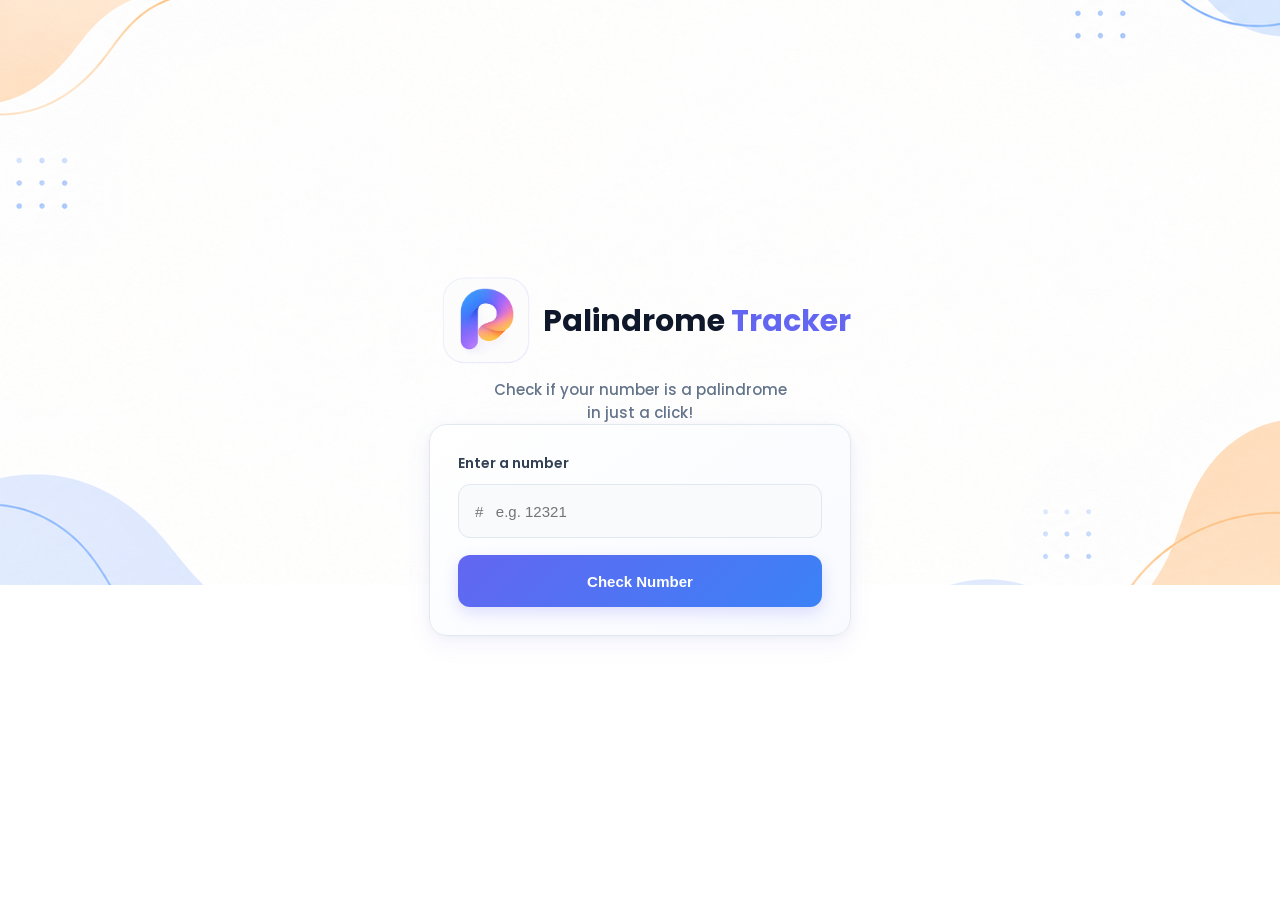
==== P-1/index.html @ 8534017a "Complete the half design" ====
<!DOCTYPE html>
<html lang="en">
<head>
    <meta charset="UTF-8">
    <meta name="viewport" content="width=device-width, initial-scale=1.0">
    <meta name="description" content="Palindrome Tracker is a simple and interactive tool that checks whether a number reads the same forward and backward.">
    <title>Palindrome Tracker | Check Numbers Instantly</title>
    <link rel="stylesheet" href="style.css">
    <link rel="icon" href="Assets/Palindrome-tracker icon.png">
    <link rel="preconnect" href="https://fonts.googleapis.com">
    <link rel="preconnect" href="https://fonts.gstatic.com" crossorigin>
    <link href="https://fonts.googleapis.com/css2?family=Poppins:wght@400;500;600;700&display=swap" rel="stylesheet">
</head>
<body>

    <main class="main-content">
        <section class="Content">
            <div class="Hero-content">
                <div class="title">
                    <img src="Assets/Palindrome-tracker icon.png" alt="Icon" class="icon">
                    <h1>Palindrome <span>Tracker</span></h1>
                </div>
                <div class="description">
                    Check if your number is a palindrome<br>in just a click!
                </div>
            </div>
            <div class="Tracker-input">
                <label for="number-input">Enter a number</label>
                <input type="text" id="number-input" placeholder="#   e.g. 12321">
                <button class="Check-btn">Check Number</button>
            </div>
            <aside class="loading-animation"></aside>
            <aside class="Successfull"></aside>
            <aside class="Unsuccessfull"></aside>
            <div class="tracker-description"></div>
        </section>
    </main>
    
</body>
</html>
---- P-1/style.css ----
body {
  padding: 0px;
  margin: 0px;
  box-sizing: border-box;
  font-family: "Poppins", sans-serif;
}

:root {
  --bg-primary: #ffffff;
  --bg-secondary: #f8fafc;
  --text-primary: #1f2937;
  --text-secondary: #64748b;
  --text-placeholder: #94a3b8;
  --primary: #6366f1;
  --primary-end: #3b82f6;
  --accent-purple: #8b5cf6;
  --gradient-primary: linear-gradient(135deg, #6366f1, #3b82f6);
  --success: #22c55e;
  --success-light: #86efac;
  --success-bg: #ecfdf5;
  --error: #f43f5e;
  --error-light: #fda4af;
  --error-bg: #fef2f2;
  --card-bg: #ffffff;
  --input-bg: #f8fafc;
  --input-border: #e2e8f0;
  --shape-blue: #e0e7ff;
  --shape-orange: #fde7c7;
  --border: #e2e8f0;
  --border-light: #f1f5f9;
  --shadow-sm: 0 2px 8px rgba(15, 23, 42, 0.05);
  --shadow-md: 0 8px 24px rgba(15, 23, 42, 0.08);
  --shadow-lg: 0 15px 40px rgba(15, 23, 42, 0.1);
  --focus-color: #6366f1;
  --focus-ring: rgba(99, 102, 241, 0.2);
    --icon-primary: #6366f1;
  --icon-success: #22c55e;
  --icon-error: #f43f5e;
}

.main-content {
  display: flex;
  flex-direction: column;
  justify-content: center;
  align-items: center;
  background: url(Assets/Palindrome-tracker\ bg.png);
  background-size: contain;    
  width: 100%;
  height: 100vh;
  background-repeat: no-repeat;
}

.title{
  display: flex;
  justify-content: center;
  align-items: center;

  .icon{
    width: 114px;
    height: 114px;
  }

  h1{
    font-size: 30px;
    font-weight: 700;
    color: #0F172A;

    span{
      color: #6366F1;
    }
  }
}

.description{
  text-align: center;
  font-size: 15px;
  font-weight: 500;
  color: #64748B;
}

.Tracker-input{
  display: flex;
  flex-direction:column; 
  row-gap: 10px; 
  background: linear-gradient(
        145deg,
        #FFFFFF 0%,
        #F8FAFF 100%
    );
    border: 1px solid #E2E8F0;
    border-radius: 18px;
    padding: 28px;
    box-shadow:
        0 8px 24px rgba(99, 102, 241, 0.08),
        0 2px 8px rgba(15, 23, 42, 0.04);

  label{
    font-size: 14px;
    font-weight: 600;
    color: #334155;
    cursor: pointer;
  }

  input{
    height: 52px;
    padding: 0 16px;
    font-size: 16px;
    font-weight: 500;
    color: #0F172A;
    background: #F8FAFC;
    border: 1px solid #E2E8F0;
    border-radius: 12px;
    outline: none;
    transition: all 0.25s ease;
  }

  input:placeholder-shown{
    color: #94A3B8;
    font-size: 15px;
    font-weight: 400;
  }

  input:focus{
    border-color: #6366F1;
    background: #FFFFFF;
    box-shadow: 0 0 0 4px rgba(99, 102, 241, 0.12);
    outline: none ;
    border: none;
  }

  .Check-btn{
    height: 52px;
    border: none;
    border-radius: 12px;
    font-size: 15px;
    font-weight: 600;
    color: #FFFFFF;
    margin-top: 7px;
    background: linear-gradient(
        135deg,
        #6366F1 0%,
        #3B82F6 100%
    );
    cursor: pointer;
    box-shadow: 0 6px 16px rgba(99, 102, 241, 0.20);
    transition: all 0.25s ease;
  }

  .Check-btn:hover{
    background: linear-gradient(
        135deg,
        #4F46E5 0%,
        #2563EB 100%
    );
    transform: translateY(-2px);
    box-shadow: 0 8px 20px rgba(99, 102, 241, 0.28);
  }
}
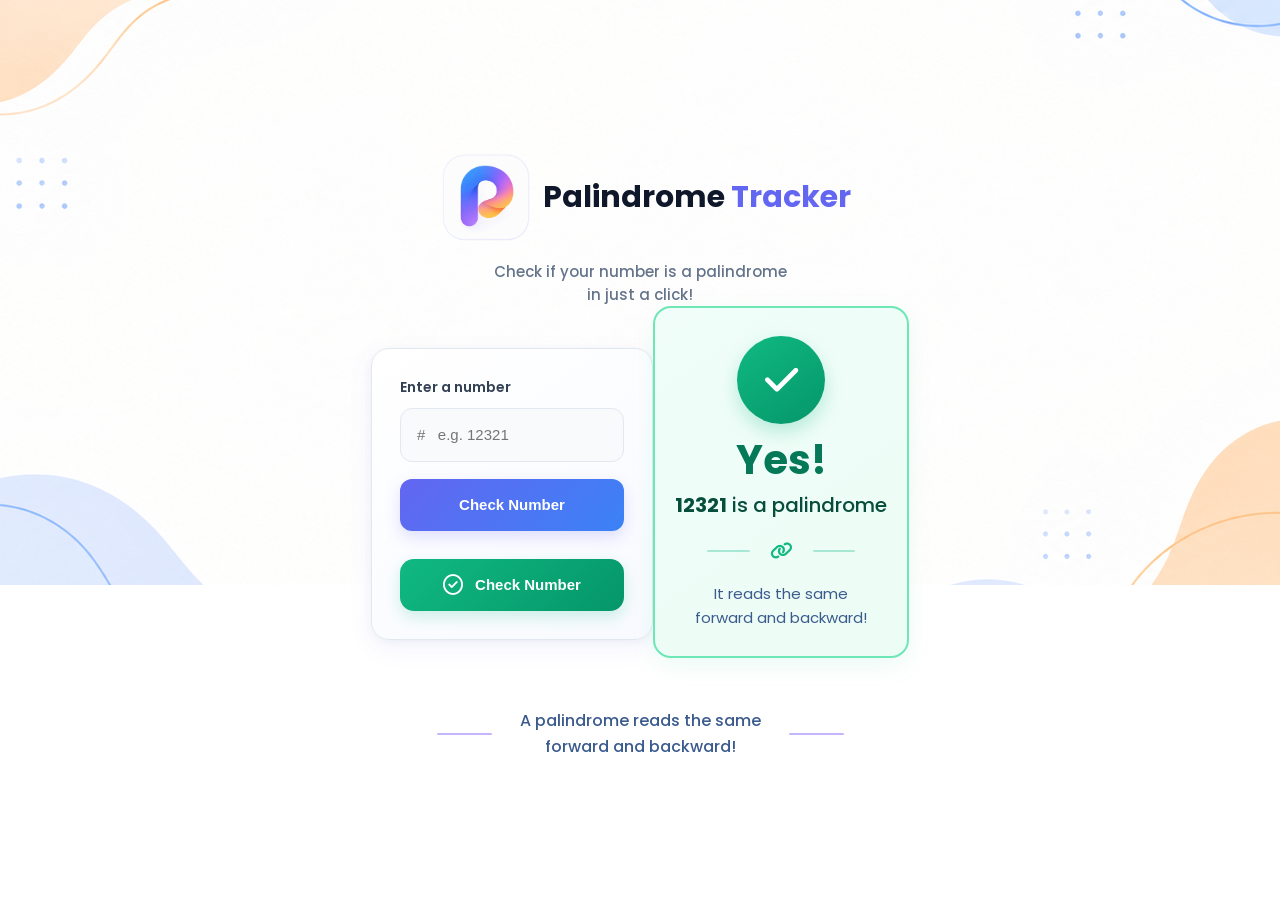
==== commit da2e62ee: "Add the Description design and the successfull design" ====
--- a/P-1/index.html
+++ b/P-1/index.html
@@ -1,40 +1,82 @@
-<!DOCTYPE html>
+<!doctype html>
 <html lang="en">
-<head>
-    <meta charset="UTF-8">
-    <meta name="viewport" content="width=device-width, initial-scale=1.0">
-    <meta name="description" content="Palindrome Tracker is a simple and interactive tool that checks whether a number reads the same forward and backward.">
+  <head>
+    <meta charset="UTF-8" />
+    <meta name="viewport" content="width=device-width, initial-scale=1.0" />
+    <meta
+      name="description"
+      content="Palindrome Tracker is a simple and interactive tool that checks whether a number reads the same forward and backward."
+    />
     <title>Palindrome Tracker | Check Numbers Instantly</title>
-    <link rel="stylesheet" href="style.css">
-    <link rel="icon" href="Assets/Palindrome-tracker icon.png">
-    <link rel="preconnect" href="https://fonts.googleapis.com">
-    <link rel="preconnect" href="https://fonts.gstatic.com" crossorigin>
-    <link href="https://fonts.googleapis.com/css2?family=Poppins:wght@400;500;600;700&display=swap" rel="stylesheet">
-</head>
-<body>
+    <link rel="stylesheet" href="style.css" />
+    <link rel="icon" href="Assets/Palindrome-tracker icon.png" />
+    <link rel="preconnect" href="https://fonts.googleapis.com" />
+    <link rel="preconnect" href="https://fonts.gstatic.com" crossorigin />
+    <link href="https://fonts.googleapis.com/css2?family=Poppins:wght@400;500;600;700&display=swap" rel="stylesheet"/>
+    <link rel="stylesheet" href="https://cdnjs.cloudflare.com/ajax/libs/font-awesome/6.7.2/css/all.min.css">
+  </head>
+  <body>
+    <main class="main-content">
+      <section class="Content">
+        <div class="Hero-content">
+          <div class="title">
+            <img
+              src="Assets/Palindrome-tracker icon.png"
+              alt="Icon"
+              class="icon"
+            />
+            <h1>Palindrome <span>Tracker</span></h1>
+          </div>
+          <div class="description">
+            Check if your number is a palindrome<br />in just a click!
+          </div>
+        </div>
+        <div class="Tracker-input">
+            <div class="inputs">
+                <label for="number-input">Enter a number</label>
+                <input type="text" id="number-input" placeholder="#   e.g. 12321" />
+                <button class="Check-btn">Check Number</button>
+                <!-- Check Again Button -->
+                <button class="check-btn"><i class="fa-regular fa-circle-check"></i>Check Number</button>
+            </div>
+            <aside class="Successfull">
+                <!-- Success Icon -->
+                <div class="success-icon">
+                <i class="fa-solid fa-check"></i>
+                </div>
 
-    <main class="main-content">
-        <section class="Content">
-            <div class="Hero-content">
-                <div class="title">
-                    <img src="Assets/Palindrome-tracker icon.png" alt="Icon" class="icon">
-                    <h1>Palindrome <span>Tracker</span></h1>
+                <!-- Success Heading -->
+                <h2>Yes!</h2>
+
+                <!-- Number Result -->
+                <p class="success-number"><strong>12321</strong> is a palindrome</p>
+
+                <!-- Decorative Divider -->
+                <div class="success-divider">
+                <span></span>
+
+                <i class="fa-solid fa-link"></i>
+
+                <span></span>
                 </div>
-                <div class="description">
-                    Check if your number is a palindrome<br>in just a click!
-                </div>
-            </div>
-            <div class="Tracker-input">
-                <label for="number-input">Enter a number</label>
-                <input type="text" id="number-input" placeholder="#   e.g. 12321">
-                <button class="Check-btn">Check Number</button>
-            </div>
-            <aside class="loading-animation"></aside>
-            <aside class="Successfull"></aside>
-            <aside class="Unsuccessfull"></aside>
-            <div class="tracker-description"></div>
-        </section>
+
+                <!-- Success Description -->
+                <p class="success-message">
+                It reads the same<br />
+                forward and backward!
+                </p>
+            </aside>
+        </div>
+        <aside class="loading-animation"></aside>
+        <aside class="Unsuccessfull"></aside>
+        <div class="tracker-description">
+          <div class="description-content">
+            <span class="description-line"></span>
+            <p>A palindrome reads the same<br />forward and backward!</p>
+            <span class="description-line"></span>
+          </div>
+        </div>
+      </section>
     </main>
-    
-</body>
-</html>+  </body>
+</html>
--- a/P-1/style.css
+++ b/P-1/style.css
@@ -33,7 +33,7 @@
   --shadow-lg: 0 15px 40px rgba(15, 23, 42, 0.1);
   --focus-color: #6366f1;
   --focus-ring: rgba(99, 102, 241, 0.2);
-    --icon-primary: #6366f1;
+  --icon-primary: #6366f1;
   --icon-success: #22c55e;
   --icon-error: #f43f5e;
 }
@@ -44,115 +44,259 @@
   justify-content: center;
   align-items: center;
   background: url(Assets/Palindrome-tracker\ bg.png);
-  background-size: contain;    
+  background-size: contain;
   width: 100%;
   height: 100vh;
   background-repeat: no-repeat;
 }
 
-.title{
-  display: flex;
-  justify-content: center;
-  align-items: center;
-
-  .icon{
+.title {
+  display: flex;
+  justify-content: center;
+  align-items: center;
+
+  .icon {
     width: 114px;
     height: 114px;
   }
 
-  h1{
+  h1 {
     font-size: 30px;
     font-weight: 700;
-    color: #0F172A;
-
-    span{
-      color: #6366F1;
+    color: #0f172a;
+
+    span {
+      color: #6366f1;
     }
   }
 }
 
-.description{
+.description {
   text-align: center;
   font-size: 15px;
   font-weight: 500;
-  color: #64748B;
+  margin-top: 5px;
+  color: #64748b;
 }
 
 .Tracker-input{
   display: flex;
-  flex-direction:column; 
-  row-gap: 10px; 
-  background: linear-gradient(
-        145deg,
-        #FFFFFF 0%,
-        #F8FAFF 100%
-    );
-    border: 1px solid #E2E8F0;
-    border-radius: 18px;
-    padding: 28px;
-    box-shadow:
-        0 8px 24px rgba(99, 102, 241, 0.08),
-        0 2px 8px rgba(15, 23, 42, 0.04);
-
-  label{
+  justify-content: center;
+  align-items: center;
+}
+
+.inputs {
+  display: flex;
+  row-gap: 10px;
+  flex-direction: column;
+  margin-top: 24px;
+  background: linear-gradient(145deg, #ffffff 0%, #f8faff 100%);
+  border: 1px solid #e2e8f0;
+  border-radius: 18px;
+  padding: 28px;
+  box-shadow:
+    0 8px 24px rgba(99, 102, 241, 0.08),
+    0 2px 8px rgba(15, 23, 42, 0.04);
+
+  label {
     font-size: 14px;
     font-weight: 600;
     color: #334155;
     cursor: pointer;
   }
 
-  input{
+  input {
     height: 52px;
     padding: 0 16px;
     font-size: 16px;
     font-weight: 500;
-    color: #0F172A;
-    background: #F8FAFC;
-    border: 1px solid #E2E8F0;
+    color: #0f172a;
+    background: #f8fafc;
+    border: 1px solid #e2e8f0;
     border-radius: 12px;
     outline: none;
     transition: all 0.25s ease;
   }
 
-  input:placeholder-shown{
-    color: #94A3B8;
+  input:placeholder-shown {
+    color: #94a3b8;
     font-size: 15px;
     font-weight: 400;
   }
 
-  input:focus{
-    border-color: #6366F1;
-    background: #FFFFFF;
+  input:focus {
+    border-color: #6366f1;
+    background: #ffffff;
     box-shadow: 0 0 0 4px rgba(99, 102, 241, 0.12);
-    outline: none ;
+    outline: none;
     border: none;
   }
 
-  .Check-btn{
+  .Check-btn {
     height: 52px;
     border: none;
     border-radius: 12px;
     font-size: 15px;
     font-weight: 600;
-    color: #FFFFFF;
+    color: #ffffff;
     margin-top: 7px;
-    background: linear-gradient(
-        135deg,
-        #6366F1 0%,
-        #3B82F6 100%
-    );
+    background: linear-gradient(135deg, #6366f1 0%, #3b82f6 100%);
     cursor: pointer;
-    box-shadow: 0 6px 16px rgba(99, 102, 241, 0.20);
+    box-shadow: 0 6px 16px rgba(99, 102, 241, 0.2);
     transition: all 0.25s ease;
   }
 
-  .Check-btn:hover{
-    background: linear-gradient(
-        135deg,
-        #4F46E5 0%,
-        #2563EB 100%
-    );
+  .Check-btn:hover {
+    background: linear-gradient(135deg, #4f46e5 0%, #2563eb 100%);
     transform: translateY(-2px);
     box-shadow: 0 8px 20px rgba(99, 102, 241, 0.28);
   }
-}+}
+
+.tracker-description {
+  width: 100%;
+  margin-top: 25px;
+  display: flex;
+  flex-direction: column;
+  align-items: center;
+}
+
+.description-content {
+  width: 100%;
+  display: flex;
+  align-items: center;
+  justify-content: center;
+  gap: 28px;
+  margin-top: 25px;
+}
+
+.description-line {
+  width: 55px;
+  height: 2px;
+  background: #c4b5fd;
+  border-radius: 10px;
+}
+
+.description-content p {
+  margin: 0;
+  font-size: 16px;
+  font-weight: 500;
+  line-height: 1.6;
+  text-align: center;
+  color: #3b5b8f;
+}
+
+.Successfull {
+  width: 100%;
+  max-width: 500px;
+  padding: 28px 20px 26px;
+  box-sizing: border-box;
+  text-align: center;
+  background: linear-gradient(145deg, #f0fdf9 0%, #ecfdf5 100%);
+  border: 2px solid #6ee7b7;
+  border-radius: 18px;
+  box-shadow: 0 8px 24px rgba(16, 185, 129, 0.08);
+}
+
+.success-icon {
+  width: 88px;
+  height: 88px;
+  margin: 0 auto 12px;
+  display: flex;
+  align-items: center;
+  justify-content: center;
+  border-radius: 50%;
+  background: linear-gradient(145deg, #10b981 0%, #059669 100%);
+  color: #ffffff;
+  font-size: 38px;
+  box-shadow: 0 8px 18px rgba(16, 185, 129, 0.25);
+}
+
+.Successfull h2 {
+  margin: 0;
+  font-family: "Poppins", sans-serif;
+  font-size: 40px;
+  font-weight: 700;
+  line-height: 1.2;
+  color: #047857;
+}
+
+.success-number {
+  margin: 6px 0 0;
+  font-family: "Poppins", sans-serif;
+  font-size: 20px;
+  font-weight: 500;
+  line-height: 1.5;
+  color: #064e3b;
+}
+
+.success-number strong {
+  font-weight: 700;
+}
+
+.success-divider {
+  display: flex;
+  align-items: center;
+  justify-content: center;
+  gap: 20px;
+  margin: 22px auto 0;
+  width: 70%;
+}
+
+.success-divider span {
+  flex: 1;
+  height: 2px;
+  background: #a7e8d4;
+  border-radius: 10px;
+}
+
+.success-divider i {
+  font-size: 18px;
+  color: #10b981;
+}
+
+.success-message {
+  margin: 22px 0 0;
+  font-size: 15px;
+  font-weight: 400;
+  line-height: 1.6;
+  color: #3b5b8f;
+}
+
+.check-btn {
+  width: 100%;
+  max-width: 500px;
+  height: 52px;
+  margin-top: 18px;
+  display: flex;
+  align-items: center;
+  justify-content: center;
+  gap: 12px;
+  border: none;
+  border-radius: 14px;
+  font-size: 15px;
+  font-weight: 600;
+  color: #ffffff;
+  background: linear-gradient(135deg, #10b981 0%, #059669 100%);
+  box-shadow: 0 6px 16px rgba(16, 185, 129, 0.2);
+  cursor: pointer;
+  transition:
+    transform 0.25s ease,
+    box-shadow 0.25s ease,
+    background 0.25s ease;
+}
+
+.check-btn i {
+  font-size: 20px;
+}
+
+.check-btn:hover {
+  background: linear-gradient(135deg, #059669 0%, #047857 100%);
+  transform: translateY(-2px);
+  box-shadow: 0 8px 20px rgba(16, 185, 129, 0.28);
+}
+
+.check-btn:active {
+  transform: translateY(0);
+  box-shadow: 0 4px 10px rgba(16, 185, 129, 0.2);
+}
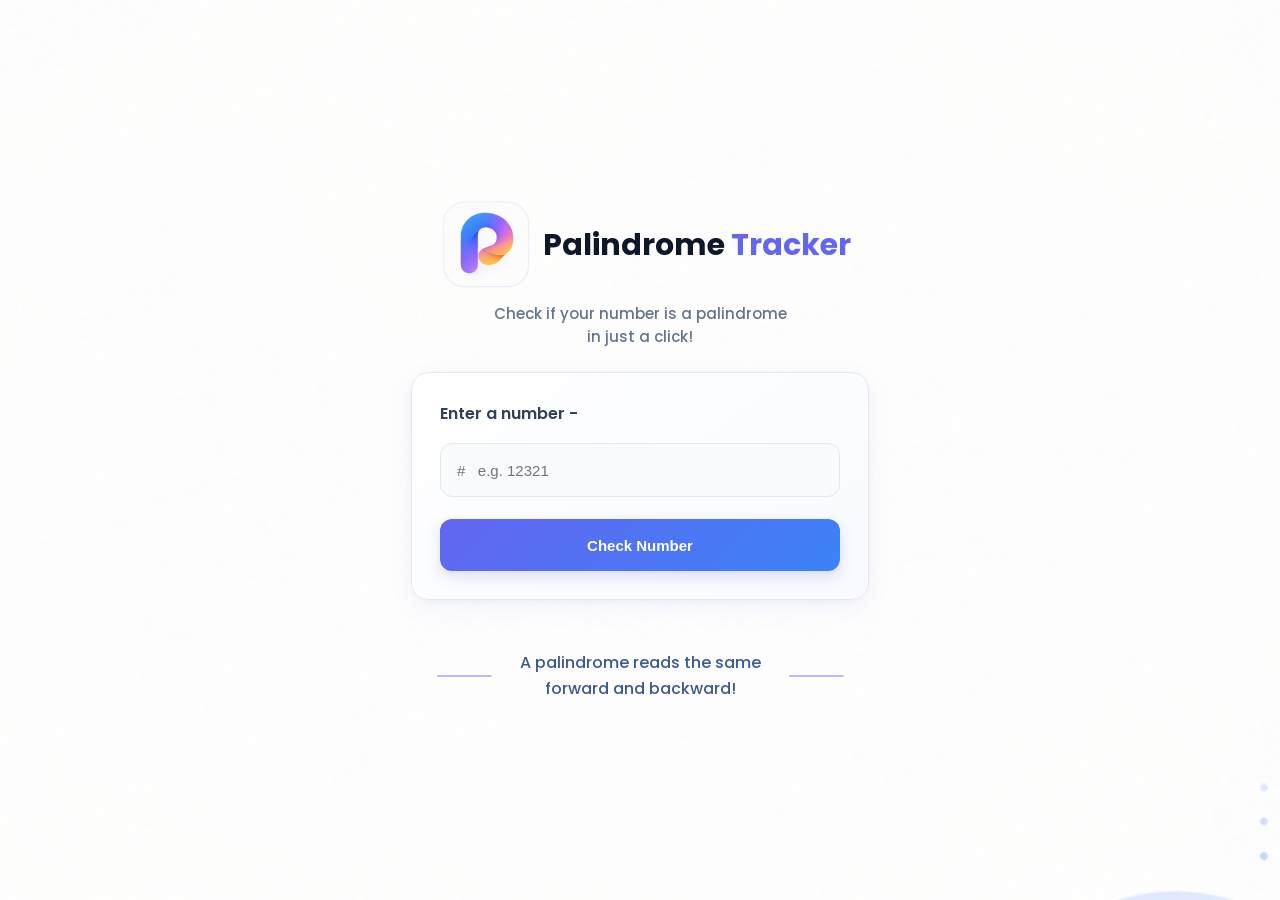
==== commit d4c2ead0: "Completet the main design of the Tracker" ====
--- a/P-1/index.html
+++ b/P-1/index.html
@@ -31,44 +31,32 @@
             Check if your number is a palindrome<br />in just a click!
           </div>
         </div>
-        <div class="Tracker-input">
-            <div class="inputs">
-                <label for="number-input">Enter a number</label>
-                <input type="text" id="number-input" placeholder="#   e.g. 12321" />
-                <button class="Check-btn">Check Number</button>
-                <!-- Check Again Button -->
-                <button class="check-btn"><i class="fa-regular fa-circle-check"></i>Check Number</button>
-            </div>
-            <aside class="Successfull">
-                <!-- Success Icon -->
-                <div class="success-icon">
-                <i class="fa-solid fa-check"></i>
-                </div>
-
-                <!-- Success Heading -->
-                <h2>Yes!</h2>
-
-                <!-- Number Result -->
-                <p class="success-number"><strong>12321</strong> is a palindrome</p>
-
-                <!-- Decorative Divider -->
-                <div class="success-divider">
-                <span></span>
-
-                <i class="fa-solid fa-link"></i>
-
-                <span></span>
-                </div>
-
-                <!-- Success Description -->
-                <p class="success-message">
-                It reads the same<br />
-                forward and backward!
-                </p>
-            </aside>
+        <div class="inputs">
+            <label for="number-input">Enter a number -</label>
+            <input type="text" id="number-input" placeholder="#   e.g. 12321" />
+            <button class="Check-btn">Check Number</button>
+            <!-- Check Again Button -->
+            <button class="check-btn2"><i class="fa-regular fa-circle-check"></i>Check Number</button>
         </div>
         <aside class="loading-animation"></aside>
         <aside class="Unsuccessfull"></aside>
+        <aside class="Successfull">                <!-- Success Icon -->
+          <div class="success-icon">
+            <i class="fa-solid fa-check"></i>
+          </div>
+          <!-- Success Heading -->
+          <h2>Yes!</h2>
+          <!-- Number Result -->
+          <p class="success-number"><strong>12321</strong> is a palindrome</p>
+          <!-- Decorative Divider -->
+          <div class="success-divider">
+            <span></span>
+              <i class="fa-solid fa-link"></i>
+              <span></span>
+          </div>
+          <!-- Success Description -->
+          <p class="success-message">It reads the same<br />forward and backward!</p>
+        </aside>
         <div class="tracker-description">
           <div class="description-content">
             <span class="description-line"></span>
--- a/P-1/style.css
+++ b/P-1/style.css
@@ -38,16 +38,44 @@
   --icon-error: #f43f5e;
 }
 
+html, body {
+  height: 100%;
+}
+
+.main-content::before {
+  content: "";
+  position: fixed;
+  top: 0;
+  left: 0;
+  right: 0;
+  bottom: 0;
+  z-index: -1;
+
+  background-image: url(Assets/Palindrome-tracker\ bg.png);
+  background-repeat: no-repeat;
+  background-position: center;
+  background-size: cover;
+}
+
 .main-content {
+  position: relative;
+  display: flex;
+  justify-content: center;
+  align-items: center;
+  width: 100%;
+  min-height: 100vh;
+}
+
+.Content {
+  position: relative;
+  z-index: 1;
+  width: 100%;
   display: flex;
   flex-direction: column;
   justify-content: center;
   align-items: center;
-  background: url(Assets/Palindrome-tracker\ bg.png);
-  background-size: contain;
-  width: 100%;
-  height: 100vh;
-  background-repeat: no-repeat;
+  padding: 25px 0 35px;
+  box-sizing: border-box;
 }
 
 .title {
@@ -75,7 +103,7 @@
   text-align: center;
   font-size: 15px;
   font-weight: 500;
-  margin-top: 5px;
+  margin-top: 0px;
   color: #64748b;
 }
 
@@ -86,8 +114,9 @@
 }
 
 .inputs {
-  display: flex;
-  row-gap: 10px;
+  width: 400px;
+  display: flex;
+  row-gap: 17px;
   flex-direction: column;
   margin-top: 24px;
   background: linear-gradient(145deg, #ffffff 0%, #f8faff 100%);
@@ -99,7 +128,7 @@
     0 2px 8px rgba(15, 23, 42, 0.04);
 
   label {
-    font-size: 14px;
+    font-size: 16px;
     font-weight: 600;
     color: #334155;
     cursor: pointer;
@@ -139,7 +168,7 @@
     font-size: 15px;
     font-weight: 600;
     color: #ffffff;
-    margin-top: 7px;
+    margin-top: 5px;
     background: linear-gradient(135deg, #6366f1 0%, #3b82f6 100%);
     cursor: pointer;
     box-shadow: 0 6px 16px rgba(99, 102, 241, 0.2);
@@ -187,15 +216,19 @@
 }
 
 .Successfull {
-  width: 100%;
+  display: none;
+  width: 36%;
   max-width: 500px;
-  padding: 28px 20px 26px;
+  padding: 15px 0px 15px;
   box-sizing: border-box;
   text-align: center;
   background: linear-gradient(145deg, #f0fdf9 0%, #ecfdf5 100%);
   border: 2px solid #6ee7b7;
   border-radius: 18px;
-  box-shadow: 0 8px 24px rgba(16, 185, 129, 0.08);
+  box-shadow:
+    0 8px 24px rgba(99, 102, 241, 0.08),
+    0 2px 8px rgba(15, 23, 42, 0.04);
+  margin-top: 15px;
 }
 
 .success-icon {
@@ -263,12 +296,13 @@
   color: #3b5b8f;
 }
 
-.check-btn {
+.check-btn2 {
+  
   width: 100%;
   max-width: 500px;
   height: 52px;
   margin-top: 18px;
-  display: flex;
+  display: none; /*dislay flex when other link*/
   align-items: center;
   justify-content: center;
   gap: 12px;
@@ -286,17 +320,17 @@
     background 0.25s ease;
 }
 
-.check-btn i {
+.check-btn2 i {
   font-size: 20px;
 }
 
-.check-btn:hover {
+.check-btn2:hover {
   background: linear-gradient(135deg, #059669 0%, #047857 100%);
   transform: translateY(-2px);
   box-shadow: 0 8px 20px rgba(16, 185, 129, 0.28);
 }
 
-.check-btn:active {
+.check-btn2:active {
   transform: translateY(0);
   box-shadow: 0 4px 10px rgba(16, 185, 129, 0.2);
-}
+}
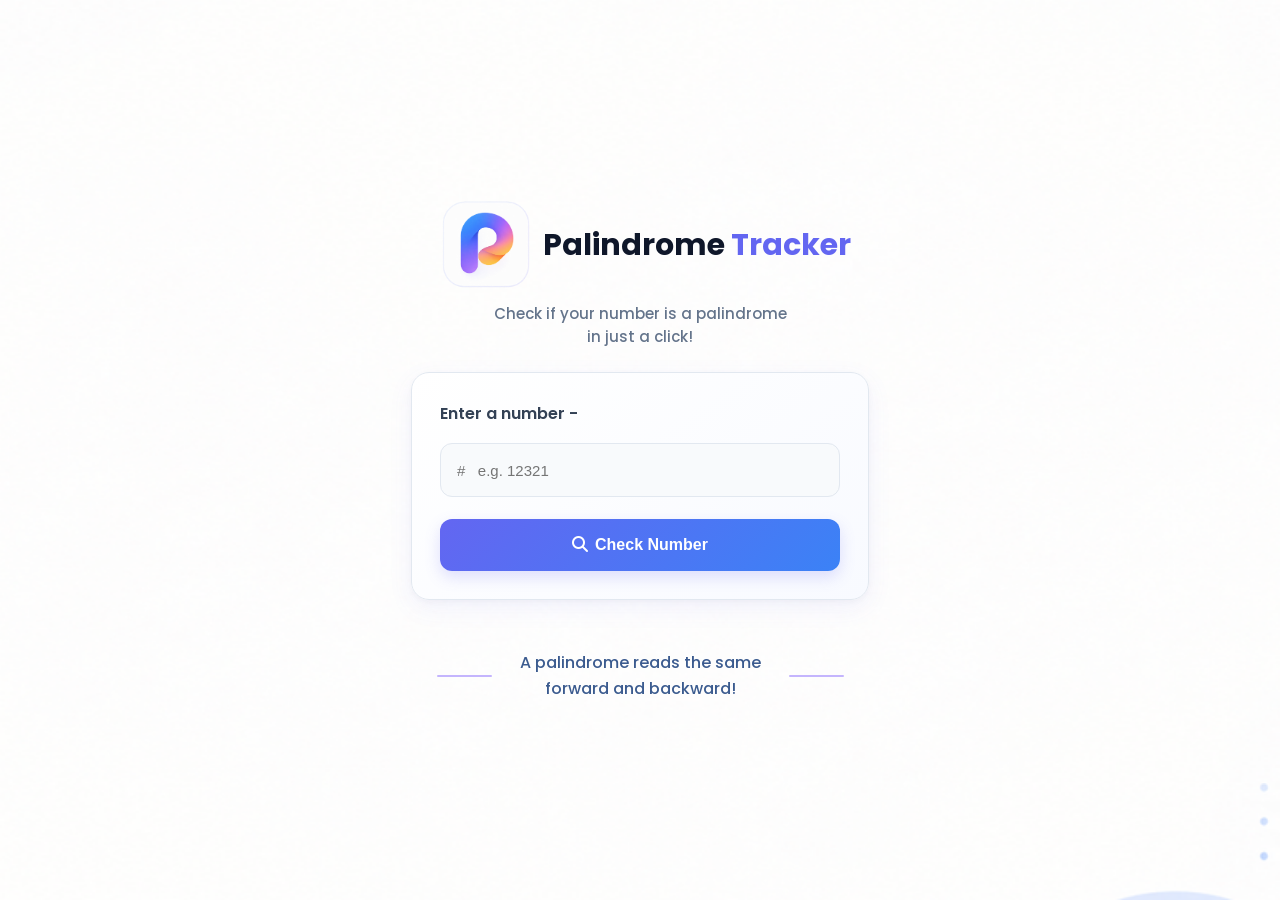
==== commit ec84363a: "Add the Error showing design and write the javaScript for the all design" ====
--- a/P-1/index.html
+++ b/P-1/index.html
@@ -12,8 +12,14 @@
     <link rel="icon" href="Assets/Palindrome-tracker icon.png" />
     <link rel="preconnect" href="https://fonts.googleapis.com" />
     <link rel="preconnect" href="https://fonts.gstatic.com" crossorigin />
-    <link href="https://fonts.googleapis.com/css2?family=Poppins:wght@400;500;600;700&display=swap" rel="stylesheet"/>
-    <link rel="stylesheet" href="https://cdnjs.cloudflare.com/ajax/libs/font-awesome/6.7.2/css/all.min.css">
+    <link
+      href="https://fonts.googleapis.com/css2?family=Poppins:wght@400;500;600;700&display=swap"
+      rel="stylesheet"
+    />
+    <link
+      rel="stylesheet"
+      href="https://cdnjs.cloudflare.com/ajax/libs/font-awesome/6.7.2/css/all.min.css"
+    />
   </head>
   <body>
     <main class="main-content">
@@ -32,30 +38,68 @@
           </div>
         </div>
         <div class="inputs">
-            <label for="number-input">Enter a number -</label>
-            <input type="text" id="number-input" placeholder="#   e.g. 12321" />
-            <button class="Check-btn">Check Number</button>
-            <!-- Check Again Button -->
-            <button class="check-btn2"><i class="fa-regular fa-circle-check"></i>Check Number</button>
+          <label for="number-input">Enter a number -</label>
+          <input
+            type="text"
+            id="number-input"
+            inputmode="numeric"
+            placeholder="#   e.g. 12321"
+          />
+          <button class="Check-btn">
+            <i class="fa-solid fa-magnifying-glass"></i>Check Number
+          </button>
+          <!-- Check Again Button -->
+          <button class="check-btn2">
+            <i class="fa-regular fa-circle-check"></i>Check Number
+          </button>
+          <button class="check-btn3">
+            <i class="fa-solid fa-rotate-right"></i>Check Again
+          </button>
         </div>
         <aside class="loading-animation"></aside>
-        <aside class="Unsuccessfull"></aside>
-        <aside class="Successfull">                <!-- Success Icon -->
+        <aside class="Unsuccessfull">
+          <div class="unsuccess-icon">
+            <i class="fa-solid fa-xmark"></i>
+          </div>
+
+          <h2>No!</h2>
+
+          <p class="unsuccess-number">
+            <strong class="number2">12345</strong> is not a palindrome
+          </p>
+
+          <div class="unsuccess-divider">
+            <span></span>
+
+            <i class="fa-solid fa-link"></i>
+
+            <span></span>
+          </div>
+
+          <p class="unsuccess-message">
+            It reads differently<br />
+            forward and backward!
+          </p>
+        </aside>
+        <aside class="Successfull">
+          <!-- Success Icon -->
           <div class="success-icon">
             <i class="fa-solid fa-check"></i>
           </div>
           <!-- Success Heading -->
           <h2>Yes!</h2>
           <!-- Number Result -->
-          <p class="success-number"><strong>12321</strong> is a palindrome</p>
+          <p class="success-number"><strong class="number1">12321</strong> is a palindrome</p>
           <!-- Decorative Divider -->
           <div class="success-divider">
             <span></span>
-              <i class="fa-solid fa-link"></i>
-              <span></span>
+            <i class="fa-solid fa-link"></i>
+            <span></span>
           </div>
           <!-- Success Description -->
-          <p class="success-message">It reads the same<br />forward and backward!</p>
+          <p class="success-message">
+            It reads the same<br />forward and backward!
+          </p>
         </aside>
         <div class="tracker-description">
           <div class="description-content">
@@ -67,4 +111,5 @@
       </section>
     </main>
   </body>
+  <script src="script.js"></script>
 </html>
--- a/P-1/style.css
+++ b/P-1/style.css
@@ -165,7 +165,7 @@
     height: 52px;
     border: none;
     border-radius: 12px;
-    font-size: 15px;
+    font-size: 16px;
     font-weight: 600;
     color: #ffffff;
     margin-top: 5px;
@@ -173,6 +173,10 @@
     cursor: pointer;
     box-shadow: 0 6px 16px rgba(99, 102, 241, 0.2);
     transition: all 0.25s ease;
+
+    i{
+      margin-right: 7px;
+    }
   }
 
   .Check-btn:hover {
@@ -215,7 +219,7 @@
   color: #3b5b8f;
 }
 
-.Successfull {
+.Successfull{
   display: none;
   width: 36%;
   max-width: 500px;
@@ -297,18 +301,17 @@
 }
 
 .check-btn2 {
-  
   width: 100%;
   max-width: 500px;
   height: 52px;
-  margin-top: 18px;
+  margin-top: 5px;
   display: none; /*dislay flex when other link*/
   align-items: center;
   justify-content: center;
   gap: 12px;
   border: none;
   border-radius: 14px;
-  font-size: 15px;
+  font-size: 16px;
   font-weight: 600;
   color: #ffffff;
   background: linear-gradient(135deg, #10b981 0%, #059669 100%);
@@ -333,4 +336,200 @@
 .check-btn2:active {
   transform: translateY(0);
   box-shadow: 0 4px 10px rgba(16, 185, 129, 0.2);
+}
+
+.Unsuccessfull {
+    display: none;
+    width: 36%;
+    max-width: 500px;
+    padding: 15px 0px 15px;
+    box-sizing: border-box;
+    text-align: center;
+
+    background: linear-gradient(
+        145deg,
+        #FFF7F9 0%,
+        #FFF1F4 100%
+    );
+
+    border: 2px solid #FDA4AF;
+    border-radius: 18px;
+
+    box-shadow:
+        0 8px 24px rgba(244, 63, 94, 0.08);
+
+      margin-top: 15px;
+}
+
+
+/* X Icon */
+
+.unsuccess-icon {
+    width: 88px;
+    height: 88px;
+
+    margin: 0 auto 12px;
+
+    display: flex;
+    align-items: center;
+    justify-content: center;
+
+    border-radius: 50%;
+
+    background: linear-gradient(
+        145deg,
+        #F43F5E 0%,
+        #E11D48 100%
+    );
+
+    color: #FFFFFF;
+
+    font-size: 40px;
+
+    box-shadow:
+        0 8px 18px rgba(244, 63, 94, 0.25);
+}
+
+
+/* No Heading */
+
+.Unsuccessfull h2 {
+    margin: 0;
+
+    font-family: "Poppins", sans-serif;
+
+    font-size: 40px;
+
+    font-weight: 700;
+
+    line-height: 1.2;
+
+    color: #BE123C;
+}
+
+
+/* Number */
+
+.unsuccess-number {
+    margin: 6px 0 0;
+
+    font-family: "Poppins", sans-serif;
+
+    font-size: 20px;
+
+    font-weight: 500;
+
+    line-height: 1.5;
+
+    color: #881337;
+}
+
+.unsuccess-number strong {
+    font-weight: 700;
+}
+
+
+/* Divider */
+
+.unsuccess-divider {
+    width: 70%;
+
+    margin: 22px auto 0;
+
+    display: flex;
+
+    align-items: center;
+
+    justify-content: center;
+
+    gap: 20px;
+}
+
+.unsuccess-divider span {
+    flex: 1;
+
+    height: 2px;
+
+    background: #FDA4AF;
+
+    border-radius: 10px;
+}
+
+.unsuccess-divider i {
+    font-size: 18px;
+
+    color: #F43F5E;
+}
+
+
+/* Message */
+
+.unsuccess-message {
+    margin: 22px 0 0;
+
+    font-family: "Poppins", sans-serif;
+
+    font-size: 15px;
+
+    font-weight: 400;
+
+    line-height: 1.6;
+
+    color: #3B5B8F;
+} 
+
+.check-btn3 {
+    width: 100%;
+    max-width: 500px;
+    height: 52px;
+
+    margin-top: 5px;
+
+    display: none;
+    align-items: center;
+    justify-content: center;
+    gap: 12px;
+
+    border: none;
+    border-radius: 14px;
+    font-size: 15px;
+    font-weight: 600;
+
+    color: #FFFFFF;
+
+    background: linear-gradient(
+        135deg,
+        #F43F5E 0%,
+        #E11D48 100%
+    );
+
+    box-shadow:
+        0 6px 16px rgba(244, 63, 94, 0.20);
+
+    cursor: pointer;
+
+    transition:
+        transform 0.25s ease,
+        box-shadow 0.25s ease,
+        background 0.25s ease;
+}
+
+.check-btn3:hover {
+    background: linear-gradient(
+        135deg,
+        #E11D48 0%,
+        #BE123C 100%
+    );
+
+    transform: translateY(-2px);
+
+    box-shadow:
+        0 8px 20px rgba(244, 63, 94, 0.28);
+}
+
+.check-btn3:active {
+    transform: translateY(0);
+
+    box-shadow:
+        0 4px 10px rgba(244, 63, 94, 0.20);
 }
